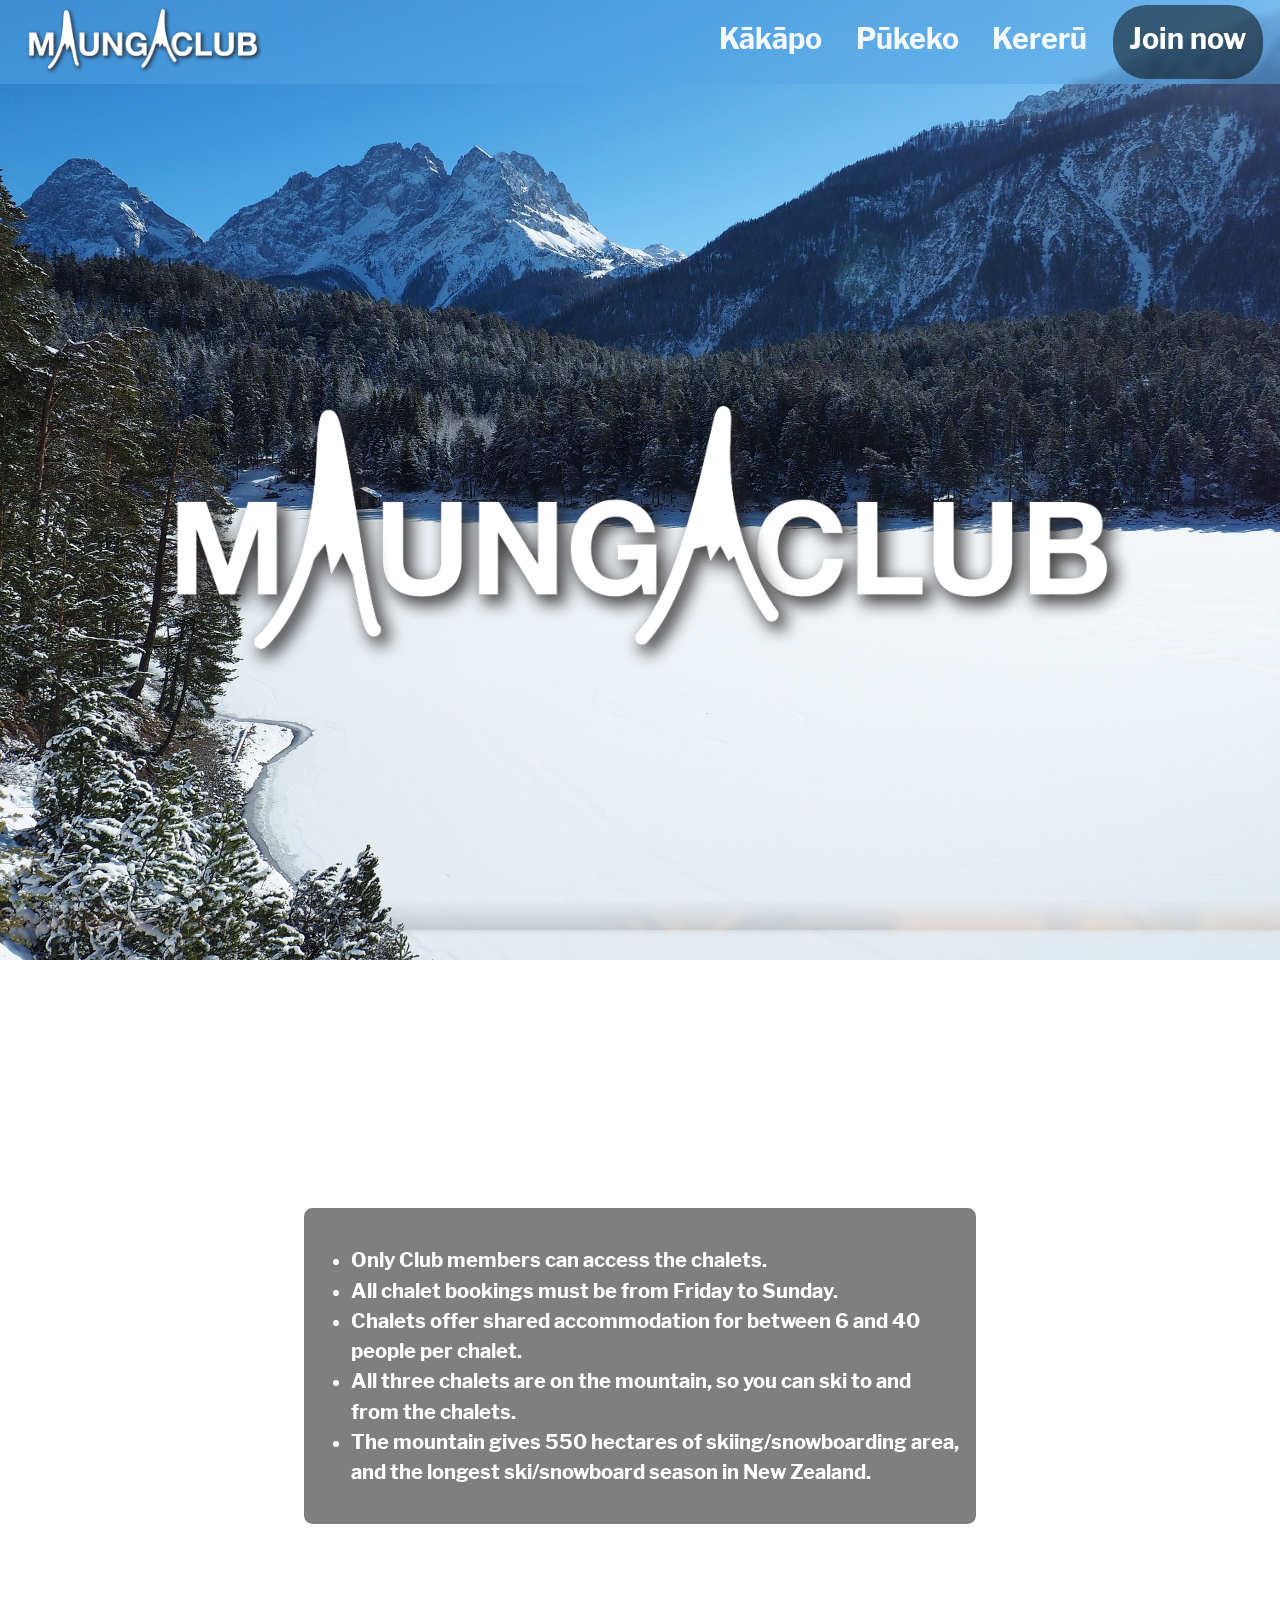
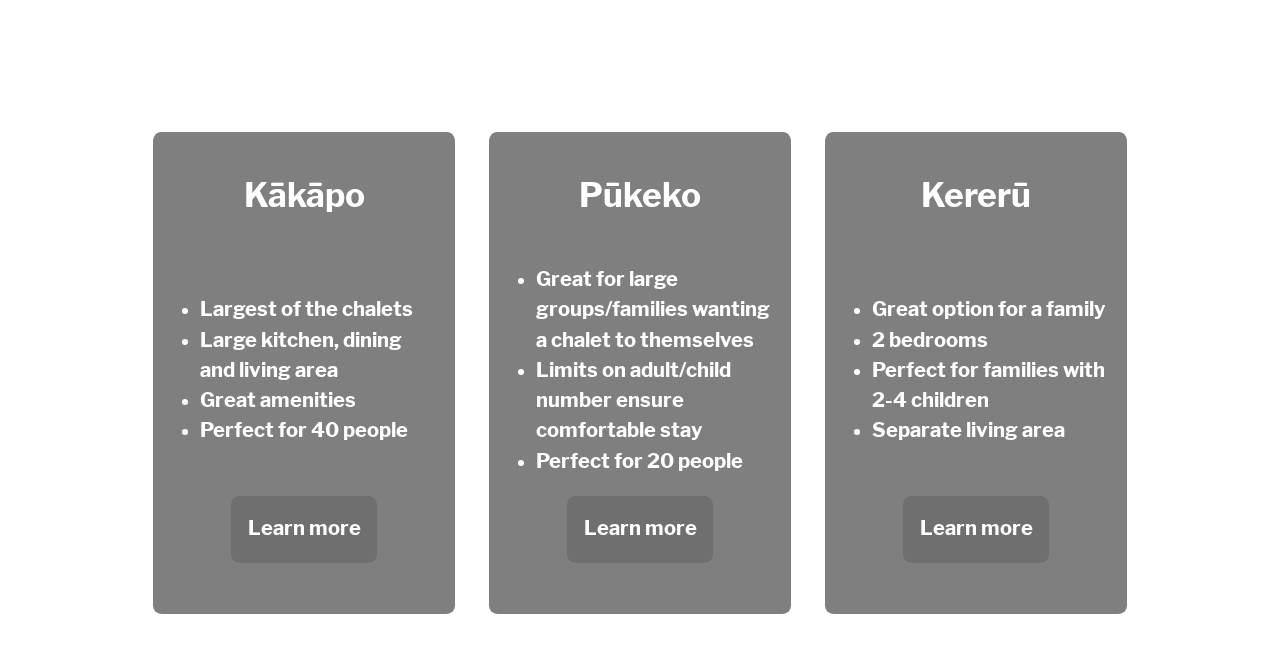
==== index.html @ 96f4f6d7 "wow" ====
<!DOCTYPE html>
<html>
	<head>
		<meta charset="UTF-8">
		<meta name="viewport" content="width=device-width, initial-scale=1.0">
		<link rel="preload" href="./sanitize.css" as="style">
		<link rel="stylesheet" href="./sanitize.css">
		<link rel="preload" href="./main.css" as="style">
		<link rel="stylesheet" href="./main.css">
		<link rel="preload" href="./index.css" as="style">
		<link rel="stylesheet" href="./index.css">
		<link rel="icon" href="./him.png">
		<title>Maunga Club</title>
	</head>
	<body>
		<nav id="nav">
			<a href="./"><img src="./images/Maunga_Club_white.png"></a>
			<ul>
				<li><a href="./kakapo.html">Kākāpo</a></li>
				<li><a href="./pukeko.html">Pūkeko</a></li>
				<li><a href="./kereru.html">Kererū</a></li>
				<li class="join"><a href="./join.html">Join now</a></li>
			</ul>
		</nav>
		<section id="hero">
			<img id="heroImg" src="./images/Maunga_Club_white.png">
		</section>
		<section id="info">
			<div>
				<h1>What does Maunga Club offer</h1>
				<div id="maungaClubInfo">
					<ul>
						<li>Only Club members can access the chalets.</li>
						<li>All chalet bookings must be from Friday to Sunday.</li>
						<li>Chalets offer shared accommodation for between 6 and 40 people per chalet.</li>
						<li>All three chalets are on the mountain, so you can ski to and from the chalets.</li>
						<li>The mountain gives 550 hectares of skiing/snowboarding area, and the longest ski/snowboard season in New Zealand.</li>
					</ul>
				</div>
				<h1>Maunga Club's chalets</h1>
				<div id="chaletInfo">
					<div class="chalet">
						<h1>Kākāpo</h1>
						<ul>
							<li>Largest of the chalets</li>
							<li>Large kitchen, dining and living area</li>
							<li>Great amenities</li>
							<li>Perfect for 40 people</li>
						</ul>
						<a href="./kakapo.html" class="button">Learn more</a>
					</div>
					<div class="chalet">
						<h1>Pūkeko</h1>
						<ul>
							<li>Great for large groups/families wanting a chalet to themselves</li>
							<li>Limits on adult/child number ensure comfortable stay</li>
							<li>Perfect for 20 people</li>
						</ul>
						<a href="./pukeko.html" class="button">Learn more</a>
					</div>
					<div class="chalet">
						<h1>Kererū</h1>
						<ul>
							<li>Great option for a family</li>
							<li>2 bedrooms</li>
							<li>Perfect for families with 2-4 children</li>
							<li>Separate living area</li>
						</ul>
						<a href="./kereru.html" class="button">Learn more</a>
					</div>
				</div>
			</div>
		</section>
	</body>
</html>
---- sanitize.css ----
/* Document
 * ========================================================================== */

/**
 * 1. Add border box sizing in all browsers (opinionated).
 * 2. Backgrounds do not repeat by default (opinionated).
 */

*,
::before,
::after {
  box-sizing: border-box; /* 1 */
  background-repeat: no-repeat; /* 2 */
}

/**
 * 1. Add text decoration inheritance in all browsers (opinionated).
 * 2. Add vertical alignment inheritance in all browsers (opinionated).
 */

::before,
::after {
  text-decoration: inherit; /* 1 */
  vertical-align: inherit; /* 2 */
}

/**
 * 1. Use the default cursor in all browsers (opinionated).
 * 2. Change the line height in all browsers (opinionated).
 * 3. Breaks words to prevent overflow in all browsers (opinionated).
 * 4. Use a 4-space tab width in all browsers (opinionated).
 * 5. Remove the grey highlight on links in iOS (opinionated).
 * 6. Prevent adjustments of font size after orientation changes in iOS.
 */

:where(:root) {
  cursor: default; /* 1 */
  line-height: 1.5; /* 2 */
  overflow-wrap: break-word; /* 3 */
  -moz-tab-size: 4; /* 4 */
  tab-size: 4; /* 4 */
  -webkit-tap-highlight-color: transparent; /* 5 */
  -webkit-text-size-adjust: 100%; /* 6 */
}

/* Sections
 * ========================================================================== */

/**
 * Remove the margin in all browsers (opinionated).
 */

:where(body) {
  margin: 0;
}

/**
 * Correct the font size and margin on `h1` elements within `section` and
 * `article` contexts in Chrome, Edge, Firefox, and Safari.
 */

:where(h1) {
  font-size: 2em;
  margin: 0.67em 0;
}

/* Grouping content
 * ========================================================================== */

/**
 * Remove the margin on nested lists in Chrome, Edge, and Safari.
 */

:where(dl, ol, ul) :where(dl, ol, ul) {
  margin: 0;
}

/**
 * 1. Correct the inheritance of border color in Firefox.
 * 2. Add the correct box sizing in Firefox.
 */

:where(hr) {
  color: inherit; /* 1 */
  height: 0; /* 2 */
}

/**
 * Remove the list style on navigation lists in all browsers (opinionated).
 */

:where(nav) :where(ol, ul) {
  list-style-type: none;
  padding: 0;
}

/**
 * Prevent VoiceOver from ignoring list semantics in Safari (opinionated).
 */

:where(nav li)::before {
  content: "\200B";
  float: left;
}

/**
 * 1. Correct the inheritance and scaling of font size in all browsers.
 * 2. Correct the odd `em` font sizing in all browsers.
 * 3. Prevent overflow of the container in all browsers (opinionated).
 */

:where(pre) {
  font-family: monospace, monospace; /* 1 */
  font-size: 1em; /* 2 */
  overflow: auto; /* 3 */
}

/* Text-level semantics
 * ========================================================================== */

/**
 * Add the correct text decoration in Safari.
 */

:where(abbr[title]) {
  text-decoration: underline;
  text-decoration: underline dotted;
}

/**
 * Add the correct font weight in Chrome, Edge, and Safari.
 */

:where(b, strong) {
  font-weight: bolder;
}

/**
 * 1. Correct the inheritance and scaling of font size in all browsers.
 * 2. Correct the odd `em` font sizing in all browsers.
 */

:where(code, kbd, samp) {
  font-family: monospace, monospace; /* 1 */
  font-size: 1em; /* 2 */
}

/**
 * Add the correct font size in all browsers.
 */

:where(small) {
  font-size: 80%;
}

/* Embedded content
 * ========================================================================== */

/*
 * Change the alignment on media elements in all browsers (opinionated).
 */

:where(audio, canvas, iframe, img, svg, video) {
  vertical-align: middle;
}

/**
 * Remove the border on iframes in all browsers (opinionated).
 */

:where(iframe) {
  border-style: none;
}

/**
 * Change the fill color to match the text color in all browsers (opinionated).
 */

:where(svg:not([fill])) {
  fill: currentColor;
}

/* Tabular data
 * ========================================================================== */

/**
 * 1. Collapse border spacing in all browsers (opinionated).
 * 2. Correct table border color inheritance in all Chrome, Edge, and Safari.
 * 3. Remove text indentation from table contents in Chrome, Edge, and Safari.
 */

:where(table) {
  border-collapse: collapse; /* 1 */
  border-color: inherit; /* 2 */
  text-indent: 0; /* 3 */
}

/* Forms
 * ========================================================================== */

/**
 * Remove the margin on controls in Safari.
 */

:where(button, input, select) {
  margin: 0;
}

/**
 * Correct the inability to style buttons in iOS and Safari.
 */

:where(button, [type="button" i], [type="reset" i], [type="submit" i]) {
  -webkit-appearance: button;
}

/**
 * Change the inconsistent appearance in all browsers (opinionated).
 */

:where(fieldset) {
  border: 1px solid #a0a0a0;
}

/**
 * Add the correct vertical alignment in Chrome, Edge, and Firefox.
 */

:where(progress) {
  vertical-align: baseline;
}

/**
 * 1. Remove the margin in Firefox and Safari.
 * 3. Change the resize direction in all browsers (opinionated).
 */

:where(textarea) {
  margin: 0; /* 1 */
  resize: vertical; /* 3 */
}

/**
 * 1. Correct the odd appearance in Chrome, Edge, and Safari.
 * 2. Correct the outline style in Safari.
 */

:where([type="search" i]) {
  -webkit-appearance: textfield; /* 1 */
  outline-offset: -2px; /* 2 */
}

/**
 * Correct the cursor style of increment and decrement buttons in Safari.
 */

::-webkit-inner-spin-button,
::-webkit-outer-spin-button {
  height: auto;
}

/**
 * Correct the text style of placeholders in Chrome, Edge, and Safari.
 */

::-webkit-input-placeholder {
  color: inherit;
  opacity: 0.54;
}

/**
 * Remove the inner padding in Chrome, Edge, and Safari on macOS.
 */

::-webkit-search-decoration {
  -webkit-appearance: none;
}

/**
 * 1. Correct the inability to style upload buttons in iOS and Safari.
 * 2. Change font properties to `inherit` in Safari.
 */

::-webkit-file-upload-button {
  -webkit-appearance: button; /* 1 */
  font: inherit; /* 2 */
}

/* Interactive
 * ========================================================================== */

/*
 * Add the correct styles in Safari.
 */

:where(dialog) {
  background-color: white;
  border: solid;
  color: black;
  height: -moz-fit-content;
  height: fit-content;
  left: 0;
  margin: auto;
  padding: 1em;
  position: absolute;
  right: 0;
  width: -moz-fit-content;
  width: fit-content;
}

:where(dialog:not([open])) {
  display: none;
}

/*
 * Add the correct display in Safari.
 */

:where(details > summary:first-of-type) {
  display: list-item;
}

/* Accessibility
 * ========================================================================== */

/**
 * Change the cursor on busy elements in all browsers (opinionated).
 */

:where([aria-busy="true" i]) {
  cursor: progress;
}

/*
 * Change the cursor on control elements in all browsers (opinionated).
 */

:where([aria-controls]) {
  cursor: pointer;
}

/*
 * Change the cursor on disabled, not-editable, or otherwise
 * inoperable elements in all browsers (opinionated).
 */

:where([aria-disabled="true" i], [disabled]) {
  cursor: not-allowed;
}

/*
 * Change the display on visually hidden accessible elements
 * in all browsers (opinionated).
 */

:where([aria-hidden="false" i][hidden]) {
  display: initial;
}

:where([aria-hidden="false" i][hidden]:not(:focus)) {
  clip: rect(0, 0, 0, 0);
  position: absolute;
}
---- sanitize.css ----
/* Document
 * ========================================================================== */

/**
 * 1. Add border box sizing in all browsers (opinionated).
 * 2. Backgrounds do not repeat by default (opinionated).
 */

*,
::before,
::after {
  box-sizing: border-box; /* 1 */
  background-repeat: no-repeat; /* 2 */
}

/**
 * 1. Add text decoration inheritance in all browsers (opinionated).
 * 2. Add vertical alignment inheritance in all browsers (opinionated).
 */

::before,
::after {
  text-decoration: inherit; /* 1 */
  vertical-align: inherit; /* 2 */
}

/**
 * 1. Use the default cursor in all browsers (opinionated).
 * 2. Change the line height in all browsers (opinionated).
 * 3. Breaks words to prevent overflow in all browsers (opinionated).
 * 4. Use a 4-space tab width in all browsers (opinionated).
 * 5. Remove the grey highlight on links in iOS (opinionated).
 * 6. Prevent adjustments of font size after orientation changes in iOS.
 */

:where(:root) {
  cursor: default; /* 1 */
  line-height: 1.5; /* 2 */
  overflow-wrap: break-word; /* 3 */
  -moz-tab-size: 4; /* 4 */
  tab-size: 4; /* 4 */
  -webkit-tap-highlight-color: transparent; /* 5 */
  -webkit-text-size-adjust: 100%; /* 6 */
}

/* Sections
 * ========================================================================== */

/**
 * Remove the margin in all browsers (opinionated).
 */

:where(body) {
  margin: 0;
}

/**
 * Correct the font size and margin on `h1` elements within `section` and
 * `article` contexts in Chrome, Edge, Firefox, and Safari.
 */

:where(h1) {
  font-size: 2em;
  margin: 0.67em 0;
}

/* Grouping content
 * ========================================================================== */

/**
 * Remove the margin on nested lists in Chrome, Edge, and Safari.
 */

:where(dl, ol, ul) :where(dl, ol, ul) {
  margin: 0;
}

/**
 * 1. Correct the inheritance of border color in Firefox.
 * 2. Add the correct box sizing in Firefox.
 */

:where(hr) {
  color: inherit; /* 1 */
  height: 0; /* 2 */
}

/**
 * Remove the list style on navigation lists in all browsers (opinionated).
 */

:where(nav) :where(ol, ul) {
  list-style-type: none;
  padding: 0;
}

/**
 * Prevent VoiceOver from ignoring list semantics in Safari (opinionated).
 */

:where(nav li)::before {
  content: "\200B";
  float: left;
}

/**
 * 1. Correct the inheritance and scaling of font size in all browsers.
 * 2. Correct the odd `em` font sizing in all browsers.
 * 3. Prevent overflow of the container in all browsers (opinionated).
 */

:where(pre) {
  font-family: monospace, monospace; /* 1 */
  font-size: 1em; /* 2 */
  overflow: auto; /* 3 */
}

/* Text-level semantics
 * ========================================================================== */

/**
 * Add the correct text decoration in Safari.
 */

:where(abbr[title]) {
  text-decoration: underline;
  text-decoration: underline dotted;
}

/**
 * Add the correct font weight in Chrome, Edge, and Safari.
 */

:where(b, strong) {
  font-weight: bolder;
}

/**
 * 1. Correct the inheritance and scaling of font size in all browsers.
 * 2. Correct the odd `em` font sizing in all browsers.
 */

:where(code, kbd, samp) {
  font-family: monospace, monospace; /* 1 */
  font-size: 1em; /* 2 */
}

/**
 * Add the correct font size in all browsers.
 */

:where(small) {
  font-size: 80%;
}

/* Embedded content
 * ========================================================================== */

/*
 * Change the alignment on media elements in all browsers (opinionated).
 */

:where(audio, canvas, iframe, img, svg, video) {
  vertical-align: middle;
}

/**
 * Remove the border on iframes in all browsers (opinionated).
 */

:where(iframe) {
  border-style: none;
}

/**
 * Change the fill color to match the text color in all browsers (opinionated).
 */

:where(svg:not([fill])) {
  fill: currentColor;
}

/* Tabular data
 * ========================================================================== */

/**
 * 1. Collapse border spacing in all browsers (opinionated).
 * 2. Correct table border color inheritance in all Chrome, Edge, and Safari.
 * 3. Remove text indentation from table contents in Chrome, Edge, and Safari.
 */

:where(table) {
  border-collapse: collapse; /* 1 */
  border-color: inherit; /* 2 */
  text-indent: 0; /* 3 */
}

/* Forms
 * ========================================================================== */

/**
 * Remove the margin on controls in Safari.
 */

:where(button, input, select) {
  margin: 0;
}

/**
 * Correct the inability to style buttons in iOS and Safari.
 */

:where(button, [type="button" i], [type="reset" i], [type="submit" i]) {
  -webkit-appearance: button;
}

/**
 * Change the inconsistent appearance in all browsers (opinionated).
 */

:where(fieldset) {
  border: 1px solid #a0a0a0;
}

/**
 * Add the correct vertical alignment in Chrome, Edge, and Firefox.
 */

:where(progress) {
  vertical-align: baseline;
}

/**
 * 1. Remove the margin in Firefox and Safari.
 * 3. Change the resize direction in all browsers (opinionated).
 */

:where(textarea) {
  margin: 0; /* 1 */
  resize: vertical; /* 3 */
}

/**
 * 1. Correct the odd appearance in Chrome, Edge, and Safari.
 * 2. Correct the outline style in Safari.
 */

:where([type="search" i]) {
  -webkit-appearance: textfield; /* 1 */
  outline-offset: -2px; /* 2 */
}

/**
 * Correct the cursor style of increment and decrement buttons in Safari.
 */

::-webkit-inner-spin-button,
::-webkit-outer-spin-button {
  height: auto;
}

/**
 * Correct the text style of placeholders in Chrome, Edge, and Safari.
 */

::-webkit-input-placeholder {
  color: inherit;
  opacity: 0.54;
}

/**
 * Remove the inner padding in Chrome, Edge, and Safari on macOS.
 */

::-webkit-search-decoration {
  -webkit-appearance: none;
}

/**
 * 1. Correct the inability to style upload buttons in iOS and Safari.
 * 2. Change font properties to `inherit` in Safari.
 */

::-webkit-file-upload-button {
  -webkit-appearance: button; /* 1 */
  font: inherit; /* 2 */
}

/* Interactive
 * ========================================================================== */

/*
 * Add the correct styles in Safari.
 */

:where(dialog) {
  background-color: white;
  border: solid;
  color: black;
  height: -moz-fit-content;
  height: fit-content;
  left: 0;
  margin: auto;
  padding: 1em;
  position: absolute;
  right: 0;
  width: -moz-fit-content;
  width: fit-content;
}

:where(dialog:not([open])) {
  display: none;
}

/*
 * Add the correct display in Safari.
 */

:where(details > summary:first-of-type) {
  display: list-item;
}

/* Accessibility
 * ========================================================================== */

/**
 * Change the cursor on busy elements in all browsers (opinionated).
 */

:where([aria-busy="true" i]) {
  cursor: progress;
}

/*
 * Change the cursor on control elements in all browsers (opinionated).
 */

:where([aria-controls]) {
  cursor: pointer;
}

/*
 * Change the cursor on disabled, not-editable, or otherwise
 * inoperable elements in all browsers (opinionated).
 */

:where([aria-disabled="true" i], [disabled]) {
  cursor: not-allowed;
}

/*
 * Change the display on visually hidden accessible elements
 * in all browsers (opinionated).
 */

:where([aria-hidden="false" i][hidden]) {
  display: initial;
}

:where([aria-hidden="false" i][hidden]:not(:focus)) {
  clip: rect(0, 0, 0, 0);
  position: absolute;
}
---- main.css ----
/* To be used with all pages */

@font-face {
	font-family: "LibreFranklin";
	font-style: normal;
	src: url("./fonts/LibreFranklin-Regular.woff2")
}

@font-face {
	font-family: "LibreFranklin";
	font-style: bold;
	src: url("./fonts/LibreFranklin-Bold.woff2")
}

html, body {
	height: 100%;
	margin: 0px;
	/* responsive font */
	font-size: calc(60% + 0.8vmin);
	font-family: "LibreFranklin";
}

/* navigation bar styling */
#nav {
	display: flex;
	justify-content: space-between;
	height: 5rem;
	padding: 0.3rem 1rem;
	box-sizing: border-box;
	width: 100%;
	position: fixed;
	z-index: 1;
	background-color: #55a5e580;
	-webkit-backdrop-filter: blur(3px);
	backdrop-filter: blur(3px);
}
#nav > a,
#nav > a:visited {
	height: 100%;
	transition-duration: 0.3s;
}
#nav > a:hover,
#nav > a:focus,
#nav > a:active {
	-webkit-filter: drop-shadow(0.5rem 0.5rem 5px #00000080);
	filter: drop-shadow(0.5rem 0.5rem 5px #00000080);
}
#nav > a > img {
	height: 100%;
}
#nav > ul {
	display: flex;
	list-style-type: none;
	padding: 0;
	margin: 0;
}
#nav > ul > li {
	padding-left: 1rem;
}
#nav > ul > li > a,
#nav > ul > li > a:visited {
	color: #FFFFFFEE;
	display: flex;
	flex-direction: column;
	justify-content: center;
	height: 100%;
	font-size: 1.7rem;
	padding: 0 0.5rem;
	transition-duration: 0.3s;
	text-decoration: none;
	overflow: hidden;
	box-sizing: border-box;
	border-radius: 0.5rem;
}
#nav > ul > li > a:hover,
#nav > ul > li > a:focus,
#nav > ul > li > a:active {
	background-color: #00000030;
}
#nav > ul > .join > a,
#nav > ul > .join > a:visited {
	border: none;
	border-radius: 2rem;
	font-weight: bold;
	color: #FFFFFF;
	background-color: #00000080;
	padding: 0 1rem;
}
#nav > ul > .join > a:hover,
#nav > ul > .join > a:focus,
#nav > ul > .join > a:active {
	border: none;
	background-color: #40404080;
}
/* button and nav animation */
.button::after,
.button:visited::after,
#nav > ul > li > a::after,
#nav > ul > li > a:visited::after {
	transition-duration: 0.3s;
	content: '';
	height: 0.2rem;
	background-color: #FFFFFF00;
	transform: translate3d(-100%, 0, 0);
}
.button:hover::after,
.button:focus::after,
.button:active::after,
#nav > ul > li > a:hover::after,
#nav > ul > li > a:focus::after,
#nav > ul > li > a:active::after {
	background-color: #FFFFFF80;
	transform: translate3d(0, 0, 0);
}

/* button styling */
.button,
.button:visited {
	display: flex;
	flex-direction: column;
	overflow: hidden;
	align-self: center;
	padding: 1rem;
	border-radius: 0.5rem;
	transition-duration: 0.3s;
	color: #ffffff;
	background-color: #666666A0;
	text-decoration: none;
}
.button:hover,
.button:focus,
.button:active {
	color: #ffffff;
	background-color: #666666E0;
}
---- main.css ----
/* To be used with all pages */

@font-face {
	font-family: "LibreFranklin";
	font-style: normal;
	src: url("./fonts/LibreFranklin-Regular.woff2")
}

@font-face {
	font-family: "LibreFranklin";
	font-style: bold;
	src: url("./fonts/LibreFranklin-Bold.woff2")
}

html, body {
	height: 100%;
	margin: 0px;
	/* responsive font */
	font-size: calc(60% + 0.8vmin);
	font-family: "LibreFranklin";
}

/* navigation bar styling */
#nav {
	display: flex;
	justify-content: space-between;
	height: 5rem;
	padding: 0.3rem 1rem;
	box-sizing: border-box;
	width: 100%;
	position: fixed;
	z-index: 1;
	background-color: #55a5e580;
	-webkit-backdrop-filter: blur(3px);
	backdrop-filter: blur(3px);
}
#nav > a,
#nav > a:visited {
	height: 100%;
	transition-duration: 0.3s;
}
#nav > a:hover,
#nav > a:focus,
#nav > a:active {
	-webkit-filter: drop-shadow(0.5rem 0.5rem 5px #00000080);
	filter: drop-shadow(0.5rem 0.5rem 5px #00000080);
}
#nav > a > img {
	height: 100%;
}
#nav > ul {
	display: flex;
	list-style-type: none;
	padding: 0;
	margin: 0;
}
#nav > ul > li {
	padding-left: 1rem;
}
#nav > ul > li > a,
#nav > ul > li > a:visited {
	color: #FFFFFFEE;
	display: flex;
	flex-direction: column;
	justify-content: center;
	height: 100%;
	font-size: 1.7rem;
	padding: 0 0.5rem;
	transition-duration: 0.3s;
	text-decoration: none;
	overflow: hidden;
	box-sizing: border-box;
	border-radius: 0.5rem;
}
#nav > ul > li > a:hover,
#nav > ul > li > a:focus,
#nav > ul > li > a:active {
	background-color: #00000030;
}
#nav > ul > .join > a,
#nav > ul > .join > a:visited {
	border: none;
	border-radius: 2rem;
	font-weight: bold;
	color: #FFFFFF;
	background-color: #00000080;
	padding: 0 1rem;
}
#nav > ul > .join > a:hover,
#nav > ul > .join > a:focus,
#nav > ul > .join > a:active {
	border: none;
	background-color: #40404080;
}
/* button and nav animation */
.button::after,
.button:visited::after,
#nav > ul > li > a::after,
#nav > ul > li > a:visited::after {
	transition-duration: 0.3s;
	content: '';
	height: 0.2rem;
	background-color: #FFFFFF00;
	transform: translate3d(-100%, 0, 0);
}
.button:hover::after,
.button:focus::after,
.button:active::after,
#nav > ul > li > a:hover::after,
#nav > ul > li > a:focus::after,
#nav > ul > li > a:active::after {
	background-color: #FFFFFF80;
	transform: translate3d(0, 0, 0);
}

/* button styling */
.button,
.button:visited {
	display: flex;
	flex-direction: column;
	overflow: hidden;
	align-self: center;
	padding: 1rem;
	border-radius: 0.5rem;
	transition-duration: 0.3s;
	color: #ffffff;
	background-color: #666666A0;
	text-decoration: none;
}
.button:hover,
.button:focus,
.button:active {
	color: #ffffff;
	background-color: #666666E0;
}
---- index.css ----
#hero {
	/* background image */
	background-image: url("./images/mountain_view_light.jpg");
	background-repeat: no-repeat;
	background-position: center top;
	background-size: cover;
	background-attachment: fixed;
	/* height extended for blur transition */
	height: 120%;
	display: flex;
	align-items: center;
	justify-content: center;
}
/* use different image for aesthetics */
@media screen and (max-width: 70rem) {
	#hero {
		background-image: url("./images/mountain_view_1.jpg");
	}
}

#heroImg {
	width: 80%;
}

#info {
	background-image: url("./images/maunga_club_cabin.jpg");
	background-repeat: no-repeat;
	background-position: center;
	background-size: cover;
	background-attachment: fixed;
	display: flex;
	min-height: 100%;
	/* blur transition */
	position: relative;
	top: -20vh;
	margin-bottom: -20vh;
	-webkit-mask-image: linear-gradient(to bottom, #0000 0, #000 20vh);
	mask-image: linear-gradient(to bottom, #0000 0, #000 20vh);
}
#info > div {
	display: flex;
	flex-direction: column;
	justify-content: center;
	align-items: center;
	-webkit-backdrop-filter: blur(3px);
	backdrop-filter: blur(3px);
	flex-grow: 1;
	color: #FFFFFF;
	padding: 2rem;
	padding-top: 7rem;
}

#info > div > h1 {
	margin-left: 1rem;
	margin-right: 1rem;
	text-align: center;
	font-size: 4rem;
}

#maungaClubInfo {
	background-color: #00000080;
	border-radius: 0.5rem;
	max-width: 40rem;
	font-size: 1.2rem;
	padding: 1rem;
}
#maungaClubInfo > ul{
	padding-left: 30px;
}

#chaletInfo {
	display: flex;
	justify-content: space-evenly;
	max-width: 60rem;
}

/* Arange chalet cards in a column when page is less than 58 rem */
@media screen and (max-width: 58rem) {
	#chaletInfo {
		flex-direction: column;
		align-items: center;
	}
}

.chalet {
	display: flex;
	flex-direction: column;
	justify-content: space-between;
	box-sizing: border-box;
	margin: 1rem;
	max-width: 20rem;
	flex: 1 1 15rem;
	min-width: 16rem;
	padding: 1rem;
	font-size: 1.2rem;
	background-color: #00000080;
	border-radius: 0.5rem;
}

.chalet > h1 {
	text-align: center;
	font-size: 2rem;
}

.chalet > ul {
	padding-left: 30px;
}
.button {
	margin-bottom: 2rem;
}
---- index.css ----
#hero {
	/* background image */
	background-image: url("./images/mountain_view_light.jpg");
	background-repeat: no-repeat;
	background-position: center top;
	background-size: cover;
	background-attachment: fixed;
	/* height extended for blur transition */
	height: 120%;
	display: flex;
	align-items: center;
	justify-content: center;
}
/* use different image for aesthetics */
@media screen and (max-width: 70rem) {
	#hero {
		background-image: url("./images/mountain_view_1.jpg");
	}
}

#heroImg {
	width: 80%;
}

#info {
	background-image: url("./images/maunga_club_cabin.jpg");
	background-repeat: no-repeat;
	background-position: center;
	background-size: cover;
	background-attachment: fixed;
	display: flex;
	min-height: 100%;
	/* blur transition */
	position: relative;
	top: -20vh;
	margin-bottom: -20vh;
	-webkit-mask-image: linear-gradient(to bottom, #0000 0, #000 20vh);
	mask-image: linear-gradient(to bottom, #0000 0, #000 20vh);
}
#info > div {
	display: flex;
	flex-direction: column;
	justify-content: center;
	align-items: center;
	-webkit-backdrop-filter: blur(3px);
	backdrop-filter: blur(3px);
	flex-grow: 1;
	color: #FFFFFF;
	padding: 2rem;
	padding-top: 7rem;
}

#info > div > h1 {
	margin-left: 1rem;
	margin-right: 1rem;
	text-align: center;
	font-size: 4rem;
}

#maungaClubInfo {
	background-color: #00000080;
	border-radius: 0.5rem;
	max-width: 40rem;
	font-size: 1.2rem;
	padding: 1rem;
}
#maungaClubInfo > ul{
	padding-left: 30px;
}

#chaletInfo {
	display: flex;
	justify-content: space-evenly;
	max-width: 60rem;
}

/* Arange chalet cards in a column when page is less than 58 rem */
@media screen and (max-width: 58rem) {
	#chaletInfo {
		flex-direction: column;
		align-items: center;
	}
}

.chalet {
	display: flex;
	flex-direction: column;
	justify-content: space-between;
	box-sizing: border-box;
	margin: 1rem;
	max-width: 20rem;
	flex: 1 1 15rem;
	min-width: 16rem;
	padding: 1rem;
	font-size: 1.2rem;
	background-color: #00000080;
	border-radius: 0.5rem;
}

.chalet > h1 {
	text-align: center;
	font-size: 2rem;
}

.chalet > ul {
	padding-left: 30px;
}
.button {
	margin-bottom: 2rem;
}
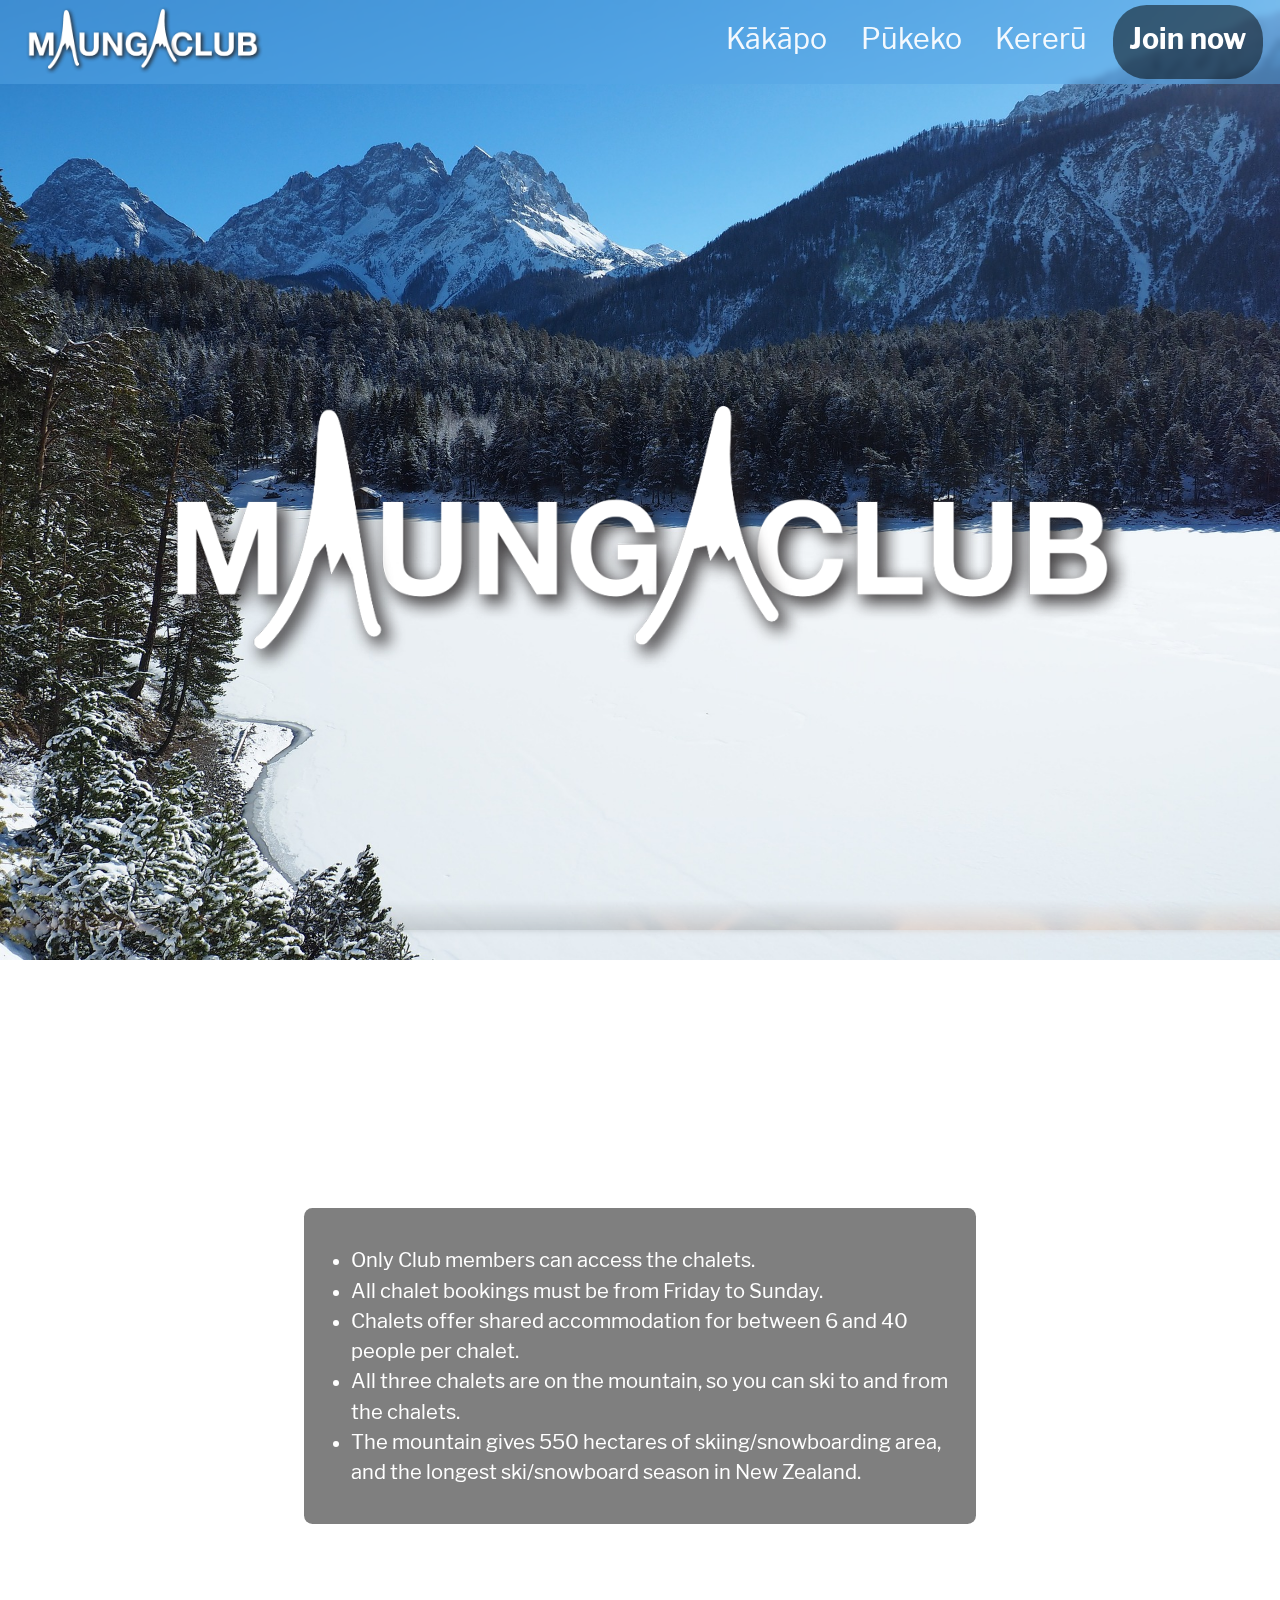
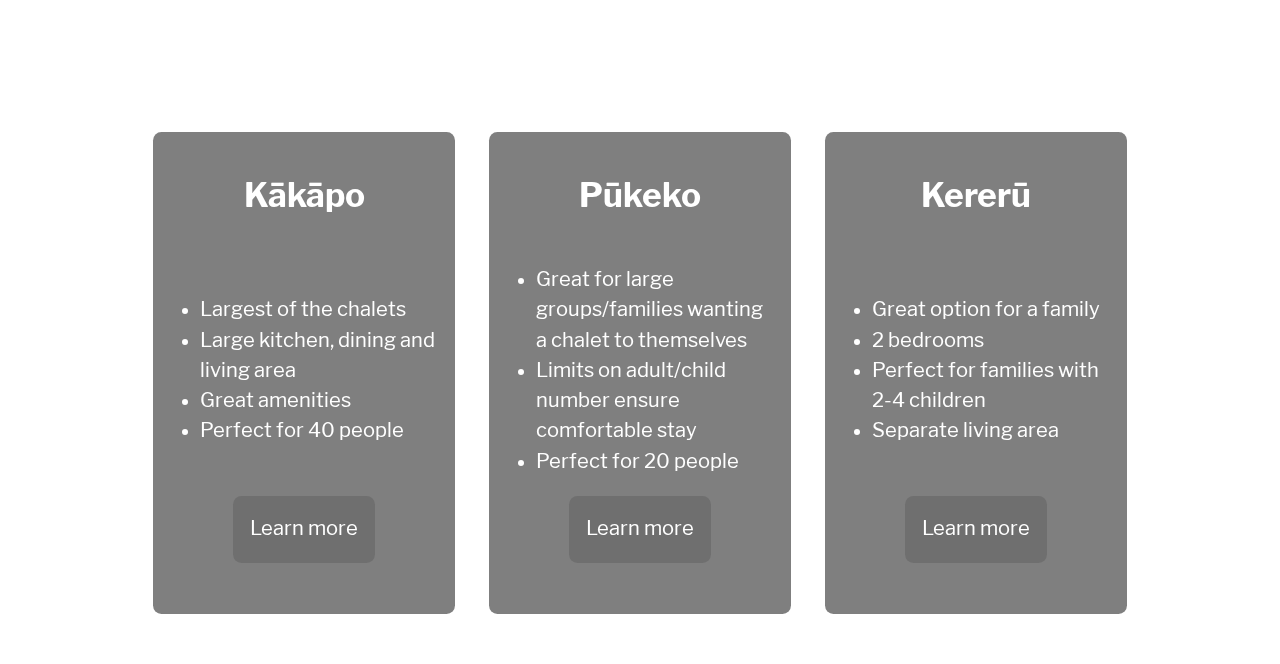
==== commit 74844a35: "Add language attribute to html tag" ====
--- a/index.html
+++ b/index.html
@@ -1,5 +1,5 @@
 <!DOCTYPE html>
-<html>
+<html lang="en">
 	<head>
 		<meta charset="UTF-8">
 		<meta name="viewport" content="width=device-width, initial-scale=1.0">
--- a/main.css
+++ b/main.css
@@ -3,12 +3,14 @@
 @font-face {
 	font-family: "LibreFranklin";
 	font-style: normal;
+	font-weight: normal;
 	src: url("./fonts/LibreFranklin-Regular.woff2")
 }
 
 @font-face {
 	font-family: "LibreFranklin";
-	font-style: bold;
+	font-style: normal;
+	font-weight: bold;
 	src: url("./fonts/LibreFranklin-Bold.woff2")
 }
 
--- a/main.css
+++ b/main.css
@@ -3,12 +3,14 @@
 @font-face {
 	font-family: "LibreFranklin";
 	font-style: normal;
+	font-weight: normal;
 	src: url("./fonts/LibreFranklin-Regular.woff2")
 }
 
 @font-face {
 	font-family: "LibreFranklin";
-	font-style: bold;
+	font-style: normal;
+	font-weight: bold;
 	src: url("./fonts/LibreFranklin-Bold.woff2")
 }
 
